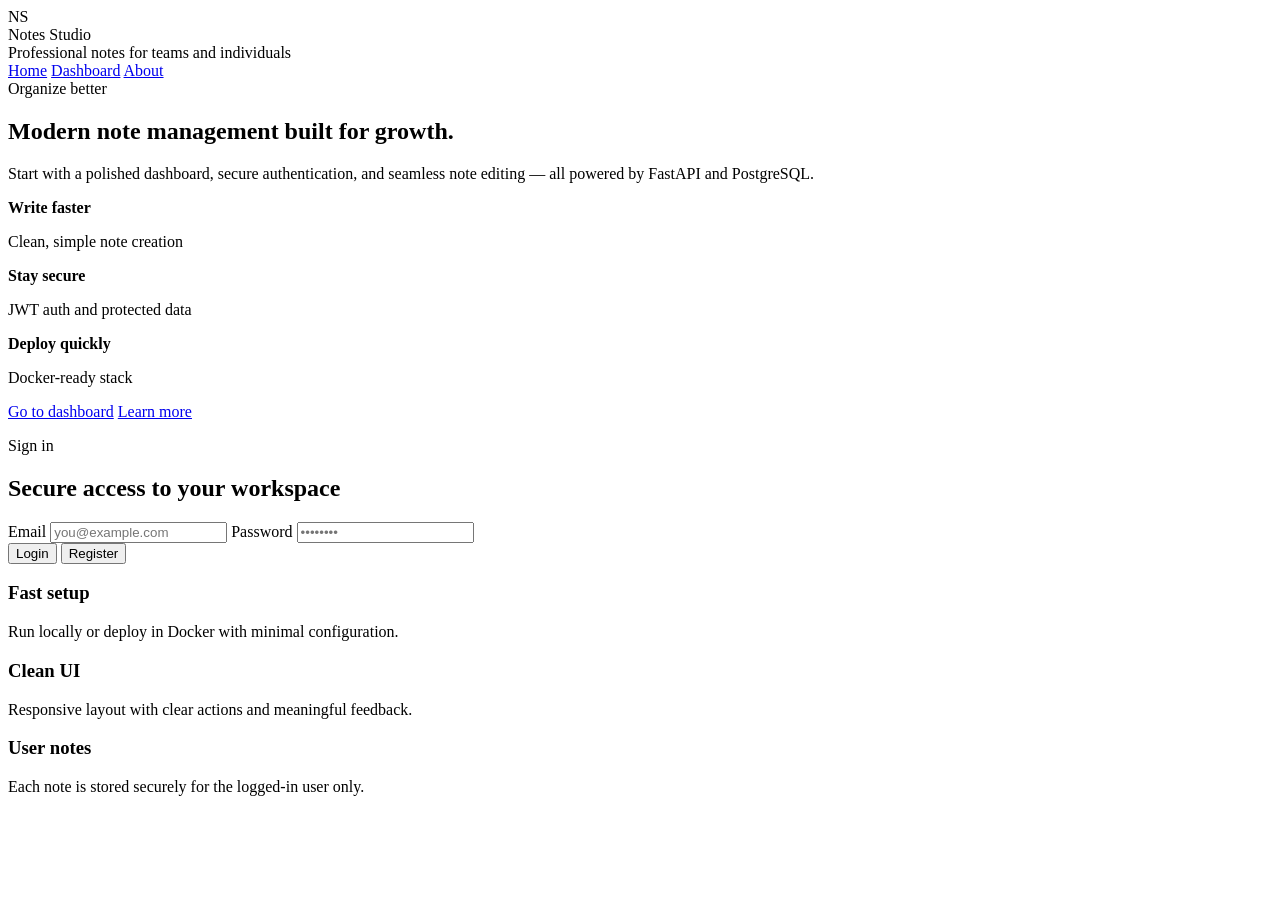
==== app/templates/index.html @ f986a4b2 "feat : add python flask notes app also use docker and postgresqla and niginx" ====
<!DOCTYPE html>
<html lang="en">
<head>
  <meta charset="UTF-8" />
  <meta name="viewport" content="width=device-width, initial-scale=1.0" />
  <title>Notes Studio</title>
  <link rel="stylesheet" href="/static/style.css">
  <link rel="icon" href="data:image/svg+xml,%3Csvg xmlns='http://www.w3.org/2000/svg' viewBox='0 0 100 100'%3E%3Crect width='100' height='100' fill='%231a2938'/%3E%3Ctext x='50' y='55' font-size='50' text-anchor='middle' fill='%23ffffff' font-family='Inter,Arial'%3E%F0%9F%93%92%3C/text%3E%3C/svg%3E">
</head>
<body>
  <div class="page-shell">
    <header class="topbar">
      <div class="topbar__brand">
        <div class="brand-mark">NS</div>
        <div>
          <div class="brand-name">Notes Studio</div>
          <div class="brand-subtitle">Professional notes for teams and individuals</div>
        </div>
      </div>
      <nav class="topbar__nav">
        <a href="/">Home</a>
        <a href="/dashboard">Dashboard</a>
        <a href="/about">About</a>
      </nav>
    </header>

    <main class="content content-landing">
      <section class="hero card">
        <div class="hero__copy">
          <span class="eyebrow">Organize better</span>
          <h1>Modern note management built for growth.</h1>
          <p>Start with a polished dashboard, secure authentication, and seamless note editing — all powered by FastAPI and PostgreSQL.</p>
          <div class="hero__stats">
            <article>
              <strong>Write faster</strong>
              <p>Clean, simple note creation</p>
            </article>
            <article>
              <strong>Stay secure</strong>
              <p>JWT auth and protected data</p>
            </article>
            <article>
              <strong>Deploy quickly</strong>
              <p>Docker-ready stack</p>
            </article>
          </div>
          <div class="hero__actions">
            <a class="button button-primary" href="/dashboard">Go to dashboard</a>
            <a class="button button-secondary" href="/about">Learn more</a>
          </div>
        </div>

        <aside class="hero__panel">
          <div class="panel-head">
            <p class="eyebrow">Sign in</p>
            <h2>Secure access to your workspace</h2>
          </div>
          <label class="field">
            <span>Email</span>
            <input id="email" type="email" placeholder="you@example.com" class="input" />
          </label>
          <label class="field">
            <span>Password</span>
            <input id="password" type="password" placeholder="••••••••" class="input" />
          </label>
          <div class="auth-actions">
            <button id="loginBtn" class="button button-primary">Login</button>
            <button id="registerBtn" class="button button-outline">Register</button>
          </div>
          <div id="userStatus" class="user-status hidden"></div>
        </aside>
      </section>

      <section class="feature-grid">
        <article class="feature-card card">
          <h3>Fast setup</h3>
          <p>Run locally or deploy in Docker with minimal configuration.</p>
        </article>
        <article class="feature-card card">
          <h3>Clean UI</h3>
          <p>Responsive layout with clear actions and meaningful feedback.</p>
        </article>
        <article class="feature-card card">
          <h3>User notes</h3>
          <p>Each note is stored securely for the logged-in user only.</p>
        </article>
      </section>
    </main>
  </div>

  <script src="/static/app.js"></script>
</body>
</html>
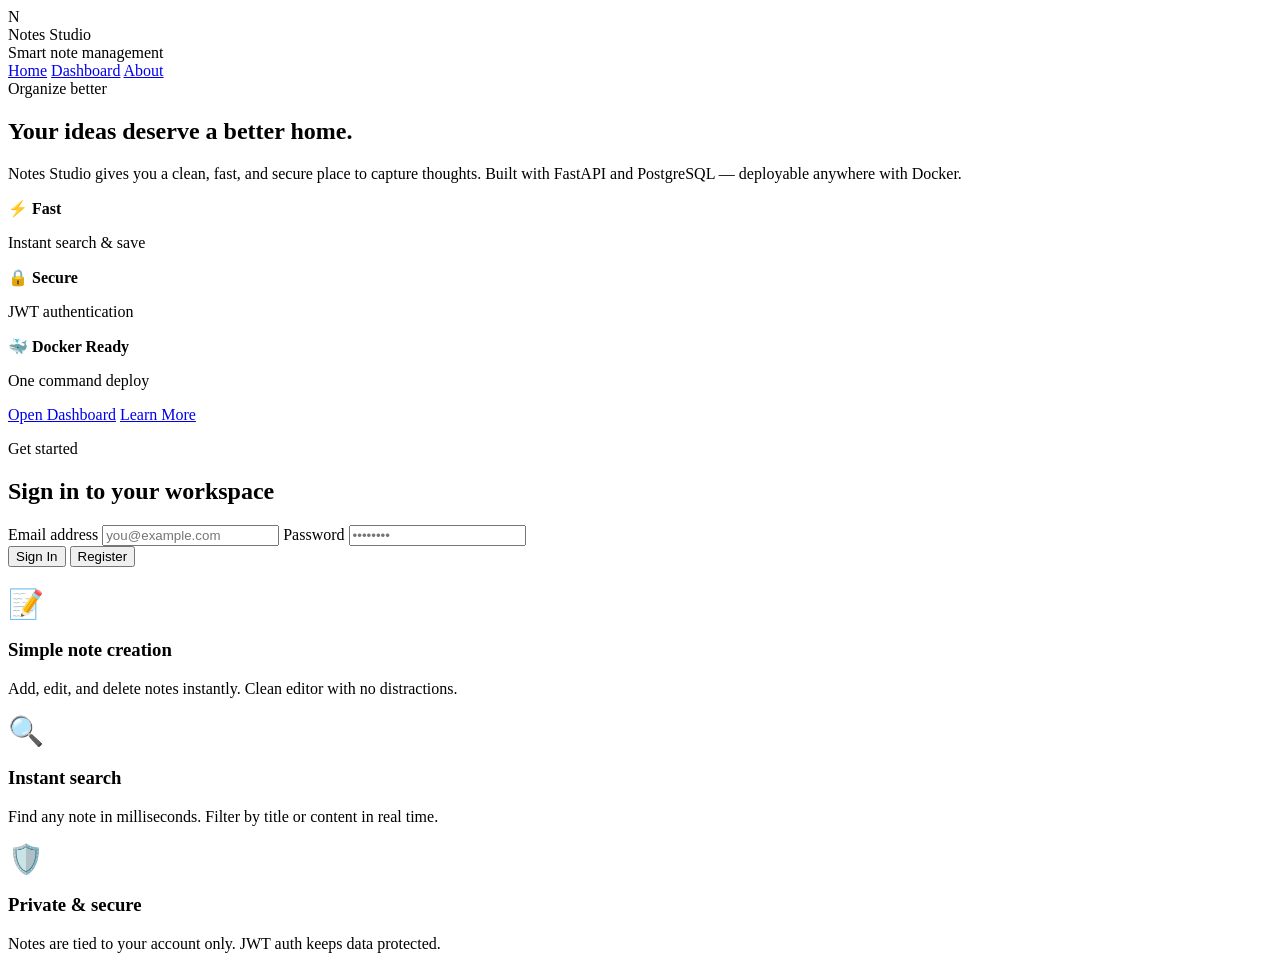
==== commit 42e48804: "feat: premium UI redesign + production docker" ====
--- a/app/templates/index.html
+++ b/app/templates/index.html
@@ -3,18 +3,21 @@
 <head>
   <meta charset="UTF-8" />
   <meta name="viewport" content="width=device-width, initial-scale=1.0" />
-  <title>Notes Studio</title>
+  <title>Notes Studio — Smart Note Management</title>
+  <link rel="preconnect" href="https://fonts.googleapis.com">
+  <link href="https://fonts.googleapis.com/css2?family=Inter:wght@400;500;600;700;800&display=swap" rel="stylesheet">
   <link rel="stylesheet" href="/static/style.css">
-  <link rel="icon" href="data:image/svg+xml,%3Csvg xmlns='http://www.w3.org/2000/svg' viewBox='0 0 100 100'%3E%3Crect width='100' height='100' fill='%231a2938'/%3E%3Ctext x='50' y='55' font-size='50' text-anchor='middle' fill='%23ffffff' font-family='Inter,Arial'%3E%F0%9F%93%92%3C/text%3E%3C/svg%3E">
+  <link rel="icon" href="data:image/svg+xml,%3Csvg xmlns='http://www.w3.org/2000/svg' viewBox='0 0 100 100'%3E%3Crect width='100' height='100' rx='22' fill='%236366f1'/%3E%3Ctext x='50' y='67' font-size='58' text-anchor='middle' fill='white' font-family='Inter,Arial' font-weight='800'%3EN%3C/text%3E%3C/svg%3E">
 </head>
 <body>
   <div class="page-shell">
+
     <header class="topbar">
       <div class="topbar__brand">
-        <div class="brand-mark">NS</div>
+        <div class="brand-mark">N</div>
         <div>
           <div class="brand-name">Notes Studio</div>
-          <div class="brand-subtitle">Professional notes for teams and individuals</div>
+          <div class="brand-subtitle">Smart note management</div>
         </div>
       </div>
       <nav class="topbar__nav">
@@ -24,70 +27,79 @@
       </nav>
     </header>
 
-    <main class="content content-landing">
+    <main>
       <section class="hero card">
         <div class="hero__copy">
           <span class="eyebrow">Organize better</span>
-          <h1>Modern note management built for growth.</h1>
-          <p>Start with a polished dashboard, secure authentication, and seamless note editing — all powered by FastAPI and PostgreSQL.</p>
+          <h1>Your ideas deserve a <span>better home.</span></h1>
+          <p>Notes Studio gives you a clean, fast, and secure place to capture thoughts. Built with FastAPI and PostgreSQL — deployable anywhere with Docker.</p>
+
           <div class="hero__stats">
             <article>
-              <strong>Write faster</strong>
-              <p>Clean, simple note creation</p>
+              <strong>⚡ Fast</strong>
+              <p>Instant search & save</p>
             </article>
             <article>
-              <strong>Stay secure</strong>
-              <p>JWT auth and protected data</p>
+              <strong>🔒 Secure</strong>
+              <p>JWT authentication</p>
             </article>
             <article>
-              <strong>Deploy quickly</strong>
-              <p>Docker-ready stack</p>
+              <strong>🐳 Docker Ready</strong>
+              <p>One command deploy</p>
             </article>
           </div>
+
           <div class="hero__actions">
-            <a class="button button-primary" href="/dashboard">Go to dashboard</a>
-            <a class="button button-secondary" href="/about">Learn more</a>
+            <a class="button button-primary" href="/dashboard">Open Dashboard</a>
+            <a class="button button-secondary" href="/about">Learn More</a>
           </div>
         </div>
 
         <aside class="hero__panel">
           <div class="panel-head">
-            <p class="eyebrow">Sign in</p>
-            <h2>Secure access to your workspace</h2>
+            <p class="eyebrow">Get started</p>
+            <h2>Sign in to your workspace</h2>
           </div>
+
           <label class="field">
-            <span>Email</span>
-            <input id="email" type="email" placeholder="you@example.com" class="input" />
+            <span>Email address</span>
+            <input id="email" type="email" placeholder="you@example.com" class="input" autocomplete="email" />
           </label>
+
           <label class="field">
             <span>Password</span>
-            <input id="password" type="password" placeholder="••••••••" class="input" />
+            <input id="password" type="password" placeholder="••••••••" class="input" autocomplete="current-password" />
           </label>
+
           <div class="auth-actions">
-            <button id="loginBtn" class="button button-primary">Login</button>
+            <button id="loginBtn" class="button button-primary">Sign In</button>
             <button id="registerBtn" class="button button-outline">Register</button>
           </div>
+
           <div id="userStatus" class="user-status hidden"></div>
         </aside>
       </section>
 
-      <section class="feature-grid">
+      <section class="feature-grid" style="margin-top:20px;">
         <article class="feature-card card">
-          <h3>Fast setup</h3>
-          <p>Run locally or deploy in Docker with minimal configuration.</p>
+          <div style="font-size:1.8rem;margin-bottom:12px;">📝</div>
+          <h3>Simple note creation</h3>
+          <p>Add, edit, and delete notes instantly. Clean editor with no distractions.</p>
         </article>
         <article class="feature-card card">
-          <h3>Clean UI</h3>
-          <p>Responsive layout with clear actions and meaningful feedback.</p>
+          <div style="font-size:1.8rem;margin-bottom:12px;">🔍</div>
+          <h3>Instant search</h3>
+          <p>Find any note in milliseconds. Filter by title or content in real time.</p>
         </article>
         <article class="feature-card card">
-          <h3>User notes</h3>
-          <p>Each note is stored securely for the logged-in user only.</p>
+          <div style="font-size:1.8rem;margin-bottom:12px;">🛡️</div>
+          <h3>Private & secure</h3>
+          <p>Notes are tied to your account only. JWT auth keeps data protected.</p>
         </article>
       </section>
     </main>
+
   </div>
-
   <script src="/static/app.js"></script>
 </body>
-</html>+</html>
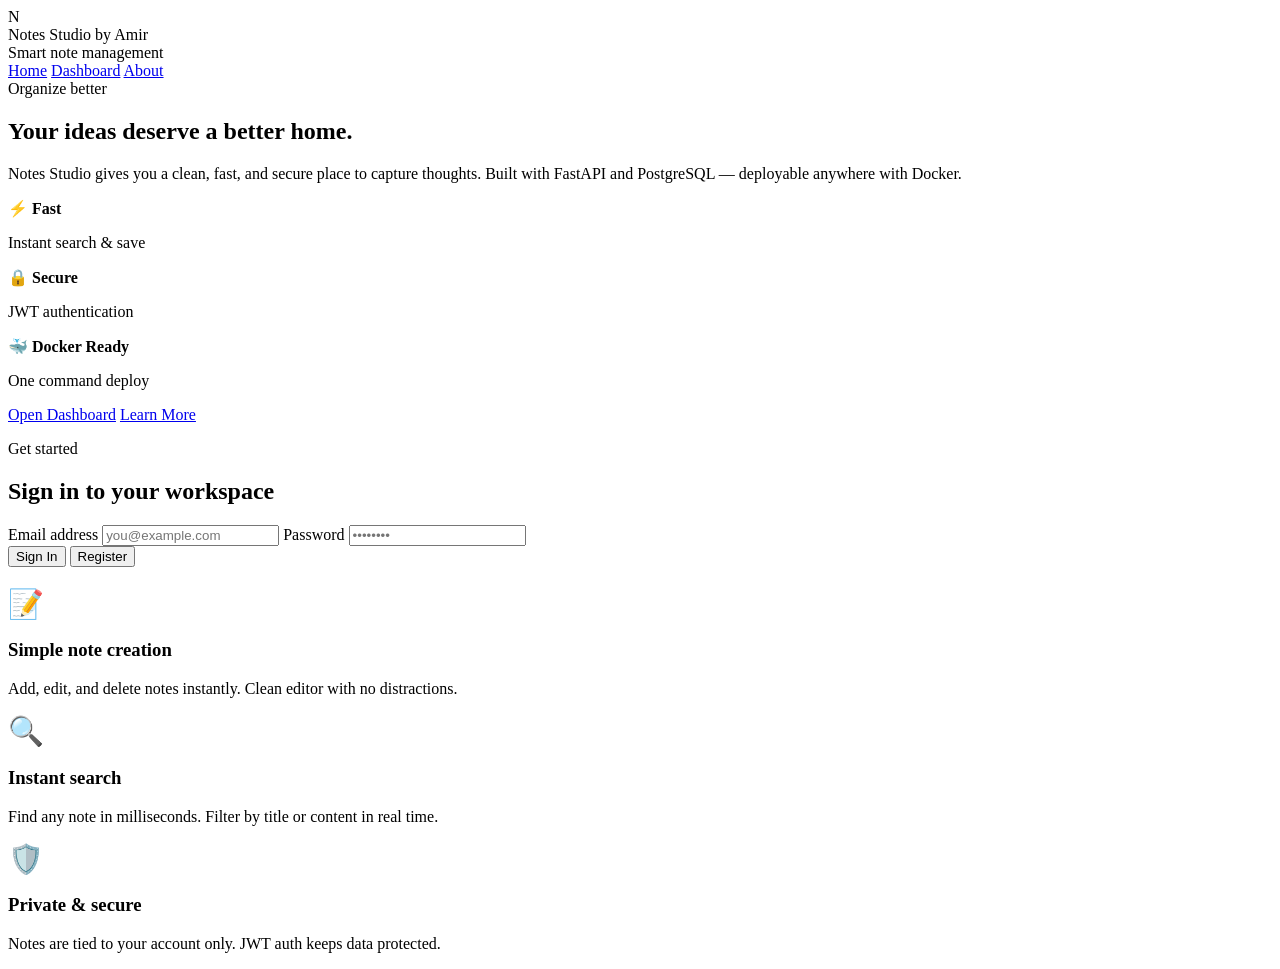
==== commit 9cf1add2: "Update index.html" ====
--- a/app/templates/index.html
+++ b/app/templates/index.html
@@ -16,7 +16,7 @@
       <div class="topbar__brand">
         <div class="brand-mark">N</div>
         <div>
-          <div class="brand-name">Notes Studio</div>
+          <div class="brand-name">Notes Studio by Amir </div>
           <div class="brand-subtitle">Smart note management</div>
         </div>
       </div>
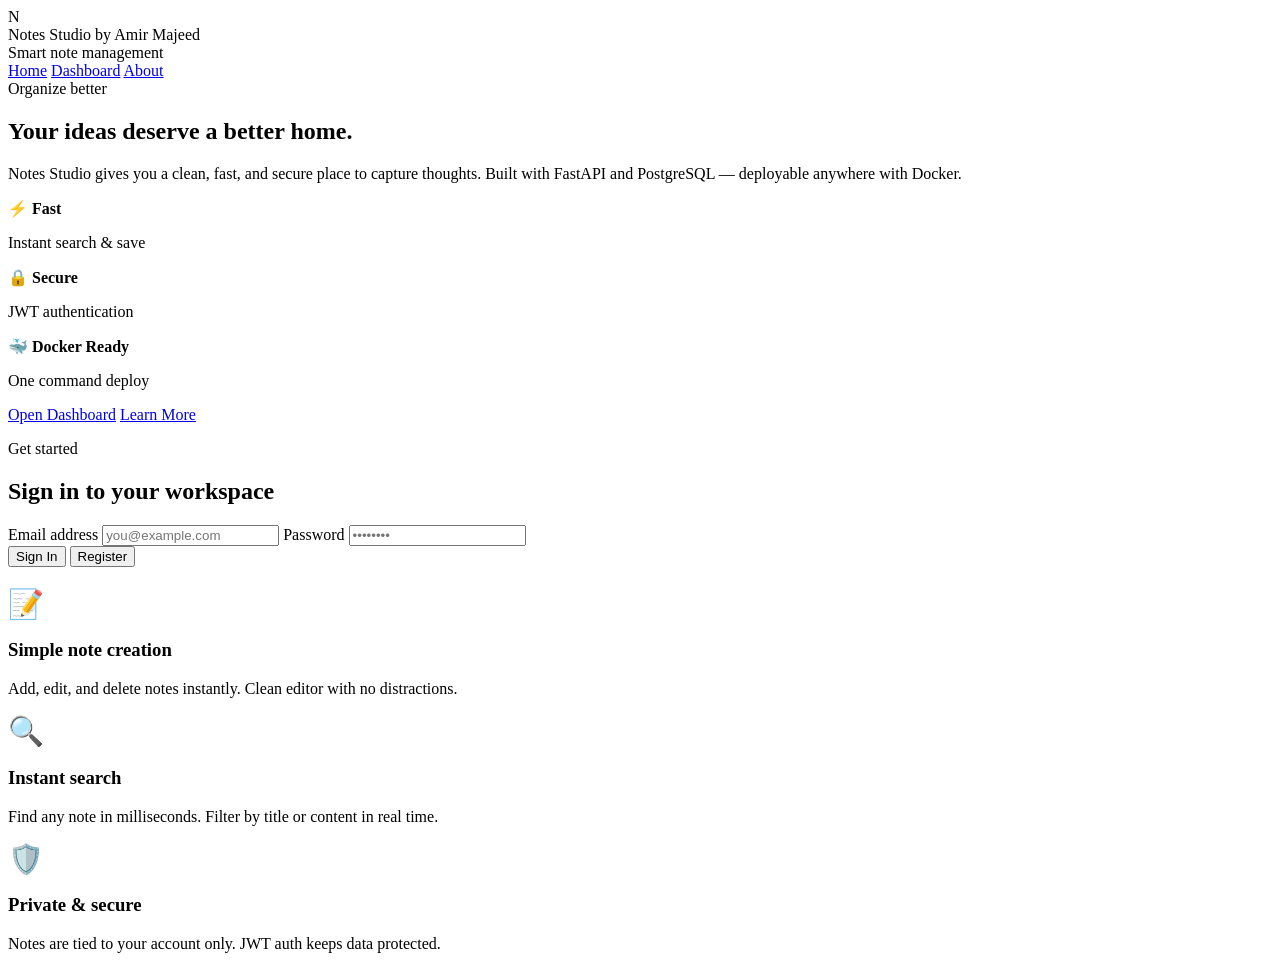
==== commit c3c7ea97: "Update index.html" ====
--- a/app/templates/index.html
+++ b/app/templates/index.html
@@ -16,7 +16,7 @@
       <div class="topbar__brand">
         <div class="brand-mark">N</div>
         <div>
-          <div class="brand-name">Notes Studio by Amir </div>
+          <div class="brand-name">Notes Studio by Amir Majeed </div>
           <div class="brand-subtitle">Smart note management</div>
         </div>
       </div>
